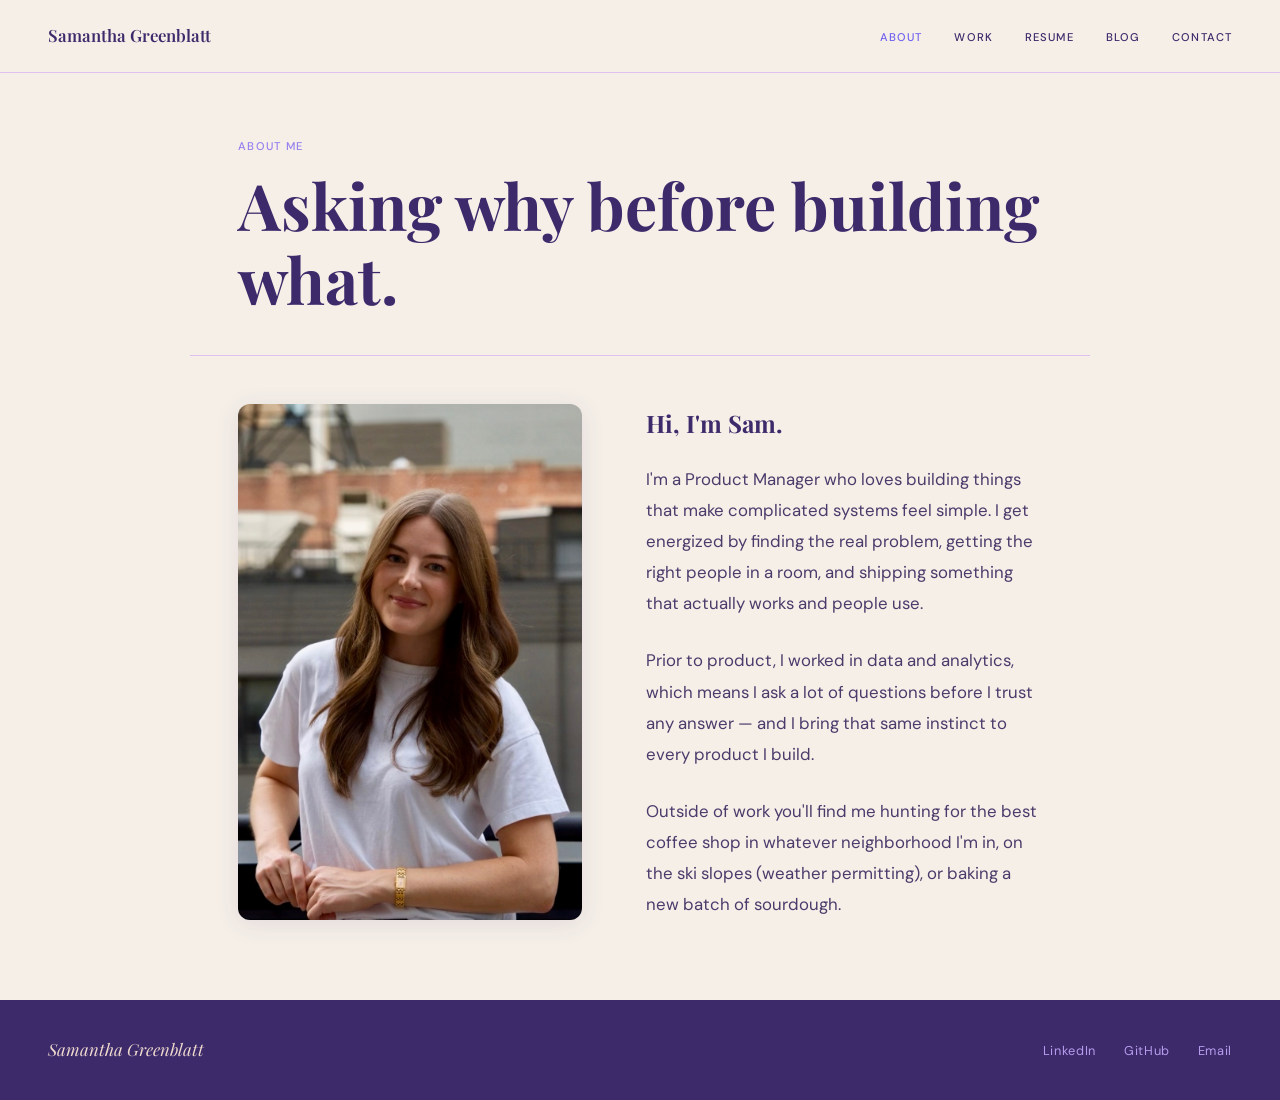
==== about.html @ 65783eb3 "Initial portfolio" ====
<!DOCTYPE html>
<html lang="en">
<head>
  <meta charset="UTF-8" />
  <meta name="viewport" content="width=device-width, initial-scale=1.0" />
  <title>About — Samantha Greenblatt</title>
  <link rel="stylesheet" href="styles.css" />
</head>
<body>

  <!-- ── Navigation ── -->
  <nav class="site-nav">
    <a href="index.html" class="nav-logo">Samantha Greenblatt</a>
    <ul class="nav-links">
      <li><a href="about.html" class="active">About</a></li>
      <li><a href="work.html">Work</a></li>
      <li><a href="resume.html">Resume</a></li>
      <li><a href="blog.html">Blog</a></li>
      <li><a href="contact.html">Contact</a></li>
    </ul>
  </nav>

  <!-- ── Page header ── -->
  <header class="page-header">
    <!-- FILL IN: update eyebrow label if desired -->
    <span class="eyebrow">About me</span>
    <h1>Asking why before building what.</h1>
  </header>

  <!-- ── About body ── -->
  <main class="page-body">
    <div class="about-grid">

      <!-- Photo — using headshot.jpg from portfolio folder -->
      <!-- FILL IN: swap headshot.jpg with updated photo if needed; alt text reflects real description -->
      <img
        src="headshot.jpg"
        alt="Samantha Greenblatt"
        class="about-photo"
      />

      <div class="about-text">
        <!-- FILL IN: update section heading if desired -->
        <h2>Hi, I'm Sam.</h2>

        <!-- FILL IN: swap in updated bio text below -->
        <p>
          I'm a Product Manager who loves building things that make complicated systems feel simple.
          I get energized by finding the real problem, getting the right people in a room, and shipping
          something that actually works and people use.
        </p>
        <br />
        <p>
          Prior to product, I worked in data and analytics, which means I ask a lot of questions before
          I trust any answer — and I bring that same instinct to every product I build.
        </p>
        <br />
        <p>
          Outside of work you'll find me hunting for the best coffee shop in whatever neighborhood I'm in,
          on the ski slopes (weather permitting), or baking a new batch of sourdough.
        </p>

        <!-- FILL IN: add additional sections (experience highlights, values, etc.) here -->
      </div>

    </div>
  </main>

  <!-- ── Footer ── -->
  <footer class="site-footer">
    <span class="footer-name">Samantha Greenblatt</span>
    <nav class="footer-links">
      <!-- FILL IN: replace # with real LinkedIn, GitHub, and email URLs -->
      <a href="https://www.linkedin.com/in/samanthalgreenblatt/" target="_blank" rel="noopener">LinkedIn</a>
      <a href="https://github.com/samanthagreenblatt" target="_blank" rel="noopener">GitHub</a>
      <a href="mailto:sgreenblatt12@gmail.com">Email</a>
    </nav>
  </footer>

</body>
</html>
---- styles.css ----
/* ============================================================
   Portfolio — Samantha Greenblatt
   Shared stylesheet
   ============================================================ */

/* ── Google Fonts ── */
@import url('https://fonts.googleapis.com/css2?family=Playfair+Display:ital,wght@0,400;0,600;0,700;1,400;1,600&family=DM+Sans:wght@300;400;500;600&display=swap');

/* ── Design tokens ── */
:root {
  --bg:            #f5efe8;
  --hero-bg:       #efd9ce;
  --accent:        #7161ef;
  --accent-muted:  #957fef;
  --border:        #dec0f1;
  --headline:      #3c2a6b;
  --body-text:     #4a3b6b;
  --footer-bg:     #3c2a6b;
  --footer-text:   #efd9ce;
  --footer-muted:  #b79ced;

  --serif: 'Playfair Display', Georgia, serif;
  --sans:  'DM Sans', system-ui, sans-serif;

  --max-w: 900px;
  --pad-x: 3rem;
}

/* ── Reset ── */
*, *::before, *::after { box-sizing: border-box; margin: 0; padding: 0; }
img { display: block; max-width: 100%; }
a  { color: var(--accent); }
ul { list-style: none; }

/* ── Base ── */
html { scroll-behavior: smooth; }

body {
  background: var(--bg);
  font-family: var(--sans);
  font-size: 1rem;
  line-height: 1.65;
  color: var(--body-text);
}

/* ============================================================
   NAV
   ============================================================ */
.site-nav {
  position: sticky;
  top: 0;
  z-index: 100;
  background: var(--bg);
  border-bottom: 1px solid var(--border);
  display: flex;
  align-items: center;
  justify-content: space-between;
  padding: 1.4rem var(--pad-x);
}

.nav-logo {
  font-family: var(--serif);
  font-size: 1.05rem;
  font-weight: 600;
  color: var(--headline);
  text-decoration: none;
  white-space: nowrap;
}

.nav-links {
  display: flex;
  gap: 2rem;
}

.nav-links a {
  font-size: 0.7rem;
  letter-spacing: 0.1em;
  text-transform: uppercase;
  font-weight: 500;
  color: var(--headline);
  text-decoration: none;
  transition: color 0.18s;
}

.nav-links a:hover,
.nav-links a.active {
  color: var(--accent);
}

/* ============================================================
   FOOTER
   ============================================================ */
.site-footer {
  background: var(--footer-bg);
  padding: 2.25rem var(--pad-x);
  display: flex;
  align-items: center;
  justify-content: space-between;
  gap: 1.5rem;
}

.footer-name {
  font-family: var(--serif);
  font-style: italic;
  font-size: 1.05rem;
  color: var(--footer-text);
}

.footer-links {
  display: flex;
  gap: 1.75rem;
}

.footer-links a {
  font-size: 0.8rem;
  letter-spacing: 0.05em;
  color: var(--footer-muted);
  text-decoration: none;
  transition: color 0.18s;
}

.footer-links a:hover {
  color: var(--footer-text);
}

/* ============================================================
   SHARED UTILITIES
   ============================================================ */

/* Eyebrow label */
.eyebrow {
  display: block;
  font-size: 0.7rem;
  letter-spacing: 0.12em;
  text-transform: uppercase;
  font-weight: 500;
  color: var(--accent-muted);
}

/* Pill button — outlined */
.btn-pill {
  display: inline-block;
  padding: 0.7rem 1.65rem;
  border: 1.5px solid var(--accent);
  border-radius: 100px;
  color: var(--accent);
  font-family: var(--sans);
  font-size: 0.85rem;
  font-weight: 500;
  letter-spacing: 0.02em;
  text-decoration: none;
  transition: background 0.18s, color 0.18s;
}

.btn-pill:hover {
  background: var(--accent);
  color: #fff;
}

/* Pill button — filled */
.btn-primary {
  display: inline-block;
  padding: 0.8rem 2rem;
  background: var(--accent);
  border-radius: 100px;
  color: #fff;
  font-family: var(--sans);
  font-size: 0.9rem;
  font-weight: 500;
  text-decoration: none;
  transition: background 0.18s;
}

.btn-primary:hover {
  background: var(--headline);
  color: #fff;
}

/* Tag chip */
.tag {
  display: inline-block;
  padding: 0.28rem 0.75rem;
  border: 1px solid var(--border);
  border-radius: 100px;
  font-size: 0.67rem;
  letter-spacing: 0.07em;
  text-transform: uppercase;
  color: var(--accent-muted);
  white-space: nowrap;
  flex-shrink: 0;
}

/* Inner-page header block */
.page-header {
  max-width: var(--max-w);
  margin: 0 auto;
  padding: 4rem var(--pad-x) 2.5rem;
  border-bottom: 1px solid var(--border);
}

.page-header .eyebrow { margin-bottom: 0.75rem; }

.page-header h1 {
  font-family: var(--serif);
  font-size: clamp(2.4rem, 5vw, 4rem);
  color: var(--headline);
  line-height: 1.15;
}

/* Inner-page body */
.page-body {
  max-width: var(--max-w);
  margin: 0 auto;
  padding: 3rem var(--pad-x) 5rem;
}

/* Coming-soon placeholder text */
.coming-soon p {
  font-size: 1.05rem;
  line-height: 1.8;
  max-width: 540px;
}

/* ============================================================
   HOME — HERO
   ============================================================ */
.hero {
  background: var(--hero-bg);
  padding: 6rem var(--pad-x);
}

.hero-inner {
  max-width: var(--max-w);
  margin: 0 auto;
}

.hero .eyebrow { margin-bottom: 1.5rem; }

.hero h1 {
  font-family: var(--serif);
  font-size: clamp(3rem, 8vw, 5.5rem);
  color: var(--headline);
  line-height: 1.08;
  margin-bottom: 1.5rem;
}

.hero h1 em {
  font-style: italic;
  color: var(--accent);
}

.hero-bio {
  font-size: 1.05rem;
  line-height: 1.8;
  max-width: 560px;
  margin-bottom: 2.5rem;
}

/* ============================================================
   HOME — WORK PREVIEW
   ============================================================ */
.work-preview {
  max-width: var(--max-w);
  margin: 0 auto;
  padding: 5rem var(--pad-x);
}

.section-header {
  display: flex;
  align-items: baseline;
  gap: 1rem;
  margin-bottom: 0;
  padding-bottom: 1rem;
  border-bottom: 1px solid var(--border);
}

.section-header h2 {
  font-family: var(--serif);
  font-size: 1.9rem;
  color: var(--headline);
}

.section-label {
  font-size: 0.68rem;
  letter-spacing: 0.1em;
  text-transform: uppercase;
  color: var(--accent-muted);
  font-weight: 500;
}

.case-list {
  margin-top: 0;
}

.case-row {
  display: flex;
  align-items: center;
  gap: 1.5rem;
  padding: 1.5rem 0;
  border-bottom: 1px solid var(--border);
  text-decoration: none;
  color: inherit;
  transition: padding-left 0.18s;
}

.case-row:hover { padding-left: 0.5rem; }
.case-row:hover .case-title { color: var(--accent); }

.case-num {
  font-family: var(--serif);
  font-size: 0.8rem;
  color: var(--accent-muted);
  width: 2rem;
  flex-shrink: 0;
}

.case-title {
  font-family: var(--serif);
  font-size: 1.3rem;
  color: var(--headline);
  flex: 1;
  transition: color 0.18s;
  line-height: 1.3;
}

.case-title em { font-style: italic; }

/* ============================================================
   ABOUT PAGE
   ============================================================ */
.about-grid {
  display: grid;
  grid-template-columns: 1fr 1.15fr;
  gap: 4rem;
  align-items: start;
}

.about-photo {
  width: 100%;
  border-radius: 12px;
  box-shadow: 0 4px 24px rgba(60, 42, 107, 0.10);
}

.about-text h2 {
  font-family: var(--serif);
  font-size: 1.5rem;
  color: var(--headline);
  margin-bottom: 1.25rem;
}

.about-text p {
  font-size: 1.05rem;
  line-height: 1.85;
}

/* ============================================================
   RESUME PAGE
   ============================================================ */
.resume-section {
  margin-bottom: 3rem;
}

.resume-section h2 {
  font-family: var(--serif);
  font-size: 1.4rem;
  color: var(--headline);
  margin-bottom: 1rem;
}

.resume-note {
  margin-top: 0.9rem;
  font-size: 0.82rem;
  letter-spacing: 0.03em;
  color: var(--accent-muted);
}

/* ============================================================
   RESPONSIVE
   ============================================================ */
@media (max-width: 700px) {
  :root { --pad-x: 1.25rem; }

  .site-nav {
    flex-direction: column;
    align-items: flex-start;
    gap: 0.9rem;
    position: static;
  }

  .nav-links { gap: 1.1rem; flex-wrap: wrap; }

  .hero { padding: 3.5rem var(--pad-x); }
  .work-preview { padding: 3rem var(--pad-x); }

  .about-grid {
    grid-template-columns: 1fr;
    gap: 2rem;
  }

  .site-footer {
    flex-direction: column;
    align-items: flex-start;
    gap: 1.1rem;
  }
}
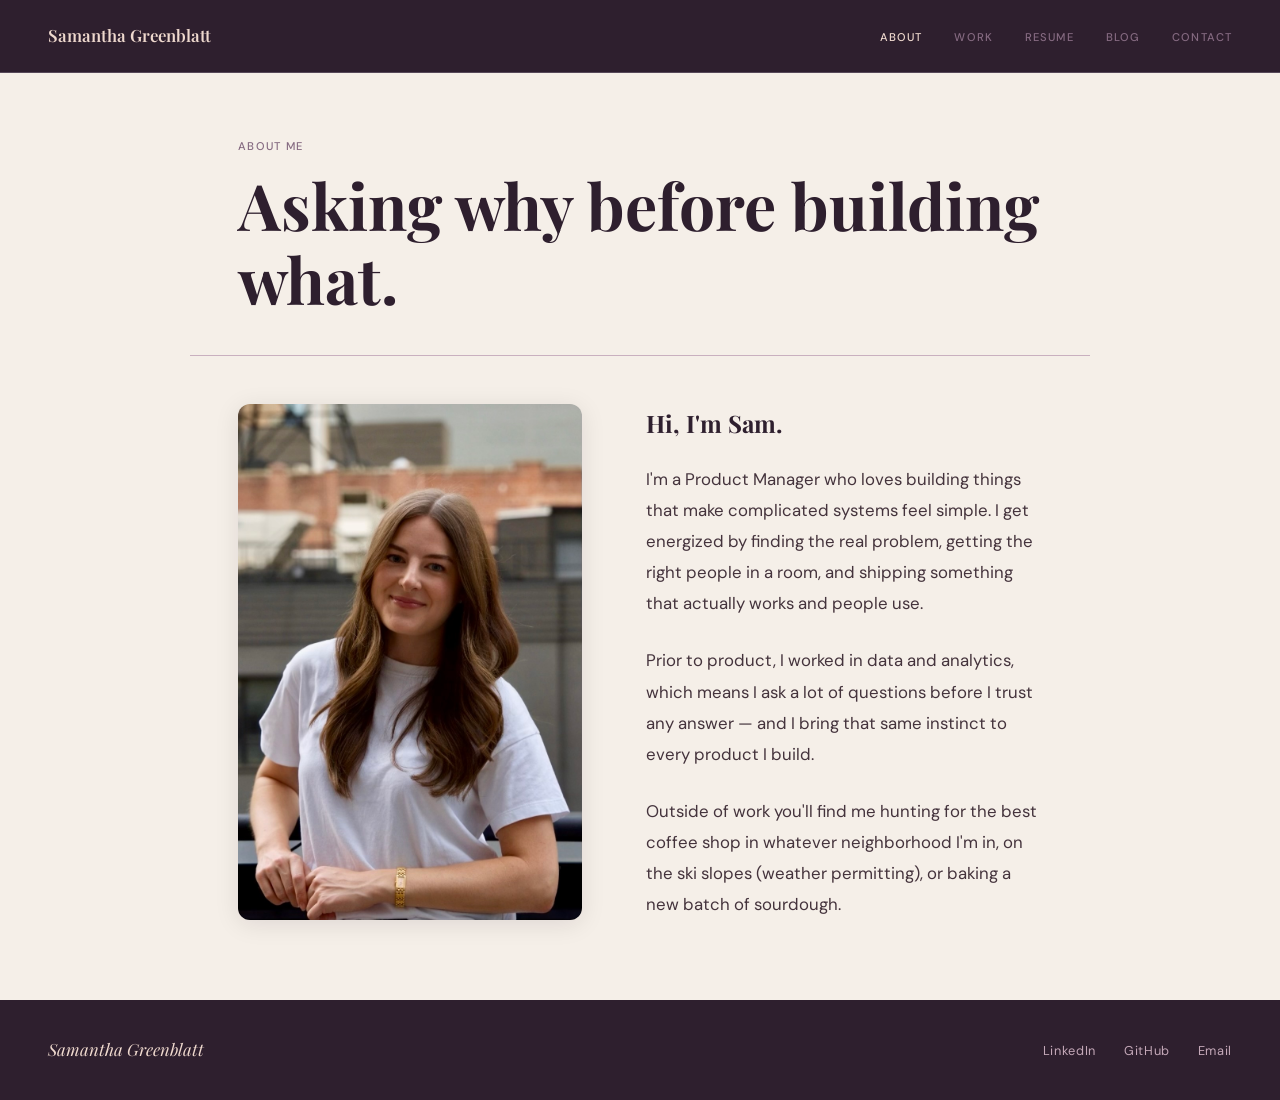
==== commit 2e97c4be: "Add og-image.png as OG meta image" ====
--- a/about.html
+++ b/about.html
@@ -4,6 +4,12 @@
   <meta charset="UTF-8" />
   <meta name="viewport" content="width=device-width, initial-scale=1.0" />
   <title>About — Samantha Greenblatt</title>
+  <link rel="icon" type="image/svg+xml" href="favicon.svg" />
+  <meta property="og:title" content="About — Samantha Greenblatt" />
+  <meta property="og:description" content="Product Manager based in NYC. Building things that make complicated systems feel simple." />
+  <meta property="og:image" content="og-image.png" />
+  <meta property="og:type" content="website" />
+  <meta name="twitter:card" content="summary_large_image" />
   <link rel="stylesheet" href="styles.css" />
 </head>
 <body>
@@ -15,7 +21,7 @@
       <li><a href="about.html" class="active">About</a></li>
       <li><a href="work.html">Work</a></li>
       <li><a href="resume.html">Resume</a></li>
-      <li><a href="blog.html">Blog</a></li>
+      <li><a href="https://substack.com/@samanthagreenblatt" target="_blank" rel="noopener">Blog</a></li>
       <li><a href="contact.html">Contact</a></li>
     </ul>
   </nav>
--- a/styles.css
+++ b/styles.css
@@ -9,15 +9,16 @@
 /* ── Design tokens ── */
 :root {
   --bg:            #f5efe8;
-  --hero-bg:       #efd9ce;
-  --accent:        #7161ef;
-  --accent-muted:  #957fef;
-  --border:        #dec0f1;
-  --headline:      #3c2a6b;
-  --body-text:     #4a3b6b;
-  --footer-bg:     #3c2a6b;
+  --hero-bg:       #f5e8de;
+  --accent:        #856a81;
+  --accent-muted:  #856a81;
+  --border:        #c9b0bf;
+  --headline:      #2e1f2e;
+  --body-text:     #44333c;
+  --nav-bg:        #2e1f2e;
+  --footer-bg:     #2e1f2e;
   --footer-text:   #efd9ce;
-  --footer-muted:  #b79ced;
+  --footer-muted:  #c4a8b8;
 
   --serif: 'Playfair Display', Georgia, serif;
   --sans:  'DM Sans', system-ui, sans-serif;
@@ -50,8 +51,8 @@
   position: sticky;
   top: 0;
   z-index: 100;
-  background: var(--bg);
-  border-bottom: 1px solid var(--border);
+  background: var(--nav-bg);
+  border-bottom: 1px solid rgba(206, 197, 216, 0.25);
   display: flex;
   align-items: center;
   justify-content: space-between;
@@ -62,7 +63,7 @@
   font-family: var(--serif);
   font-size: 1.05rem;
   font-weight: 600;
-  color: var(--headline);
+  color: var(--footer-text);
   text-decoration: none;
   white-space: nowrap;
 }
@@ -77,14 +78,14 @@
   letter-spacing: 0.1em;
   text-transform: uppercase;
   font-weight: 500;
-  color: var(--headline);
+  color: var(--accent);
   text-decoration: none;
   transition: color 0.18s;
 }
 
 .nav-links a:hover,
 .nav-links a.active {
-  color: var(--accent);
+  color: var(--footer-text);
 }
 
 /* ============================================================
@@ -338,7 +339,7 @@
 .about-photo {
   width: 100%;
   border-radius: 12px;
-  box-shadow: 0 4px 24px rgba(60, 42, 107, 0.10);
+  box-shadow: 0 4px 24px rgba(34, 14, 31, 0.10);
 }
 
 .about-text h2 {
